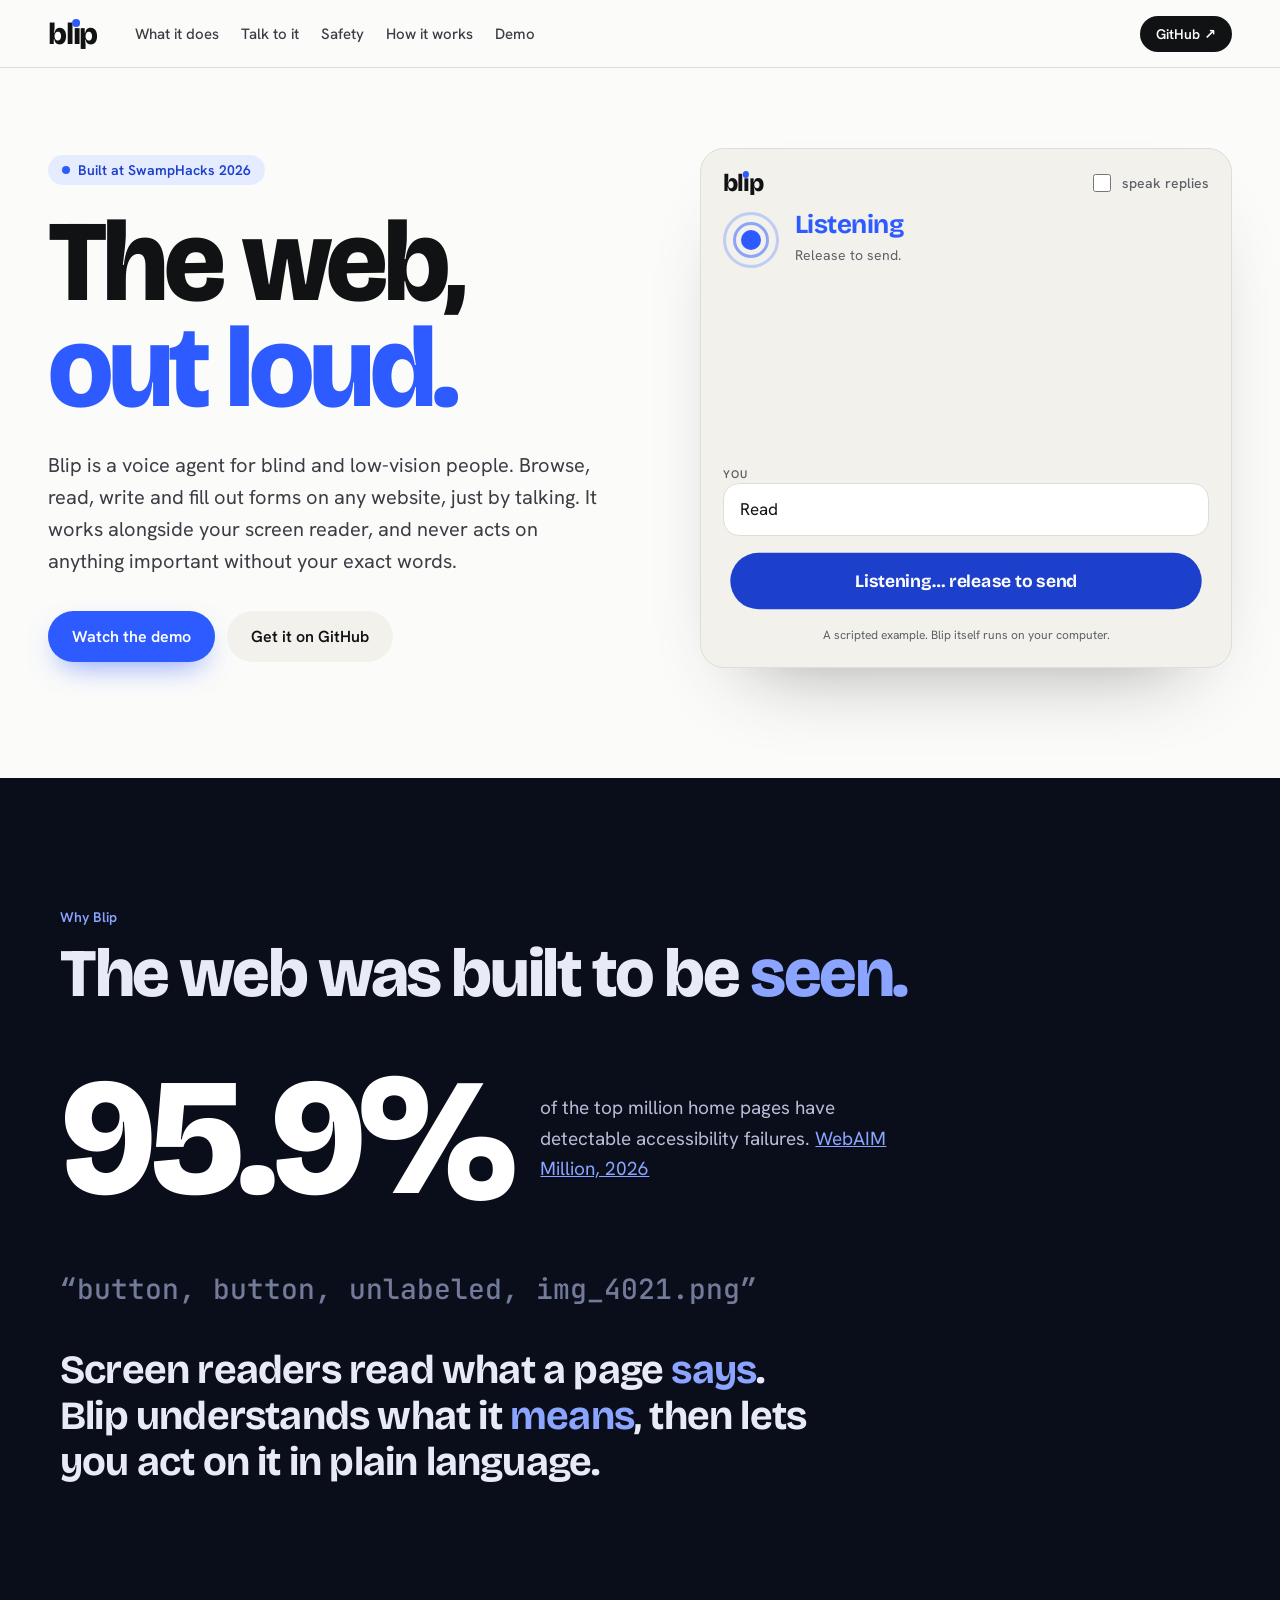
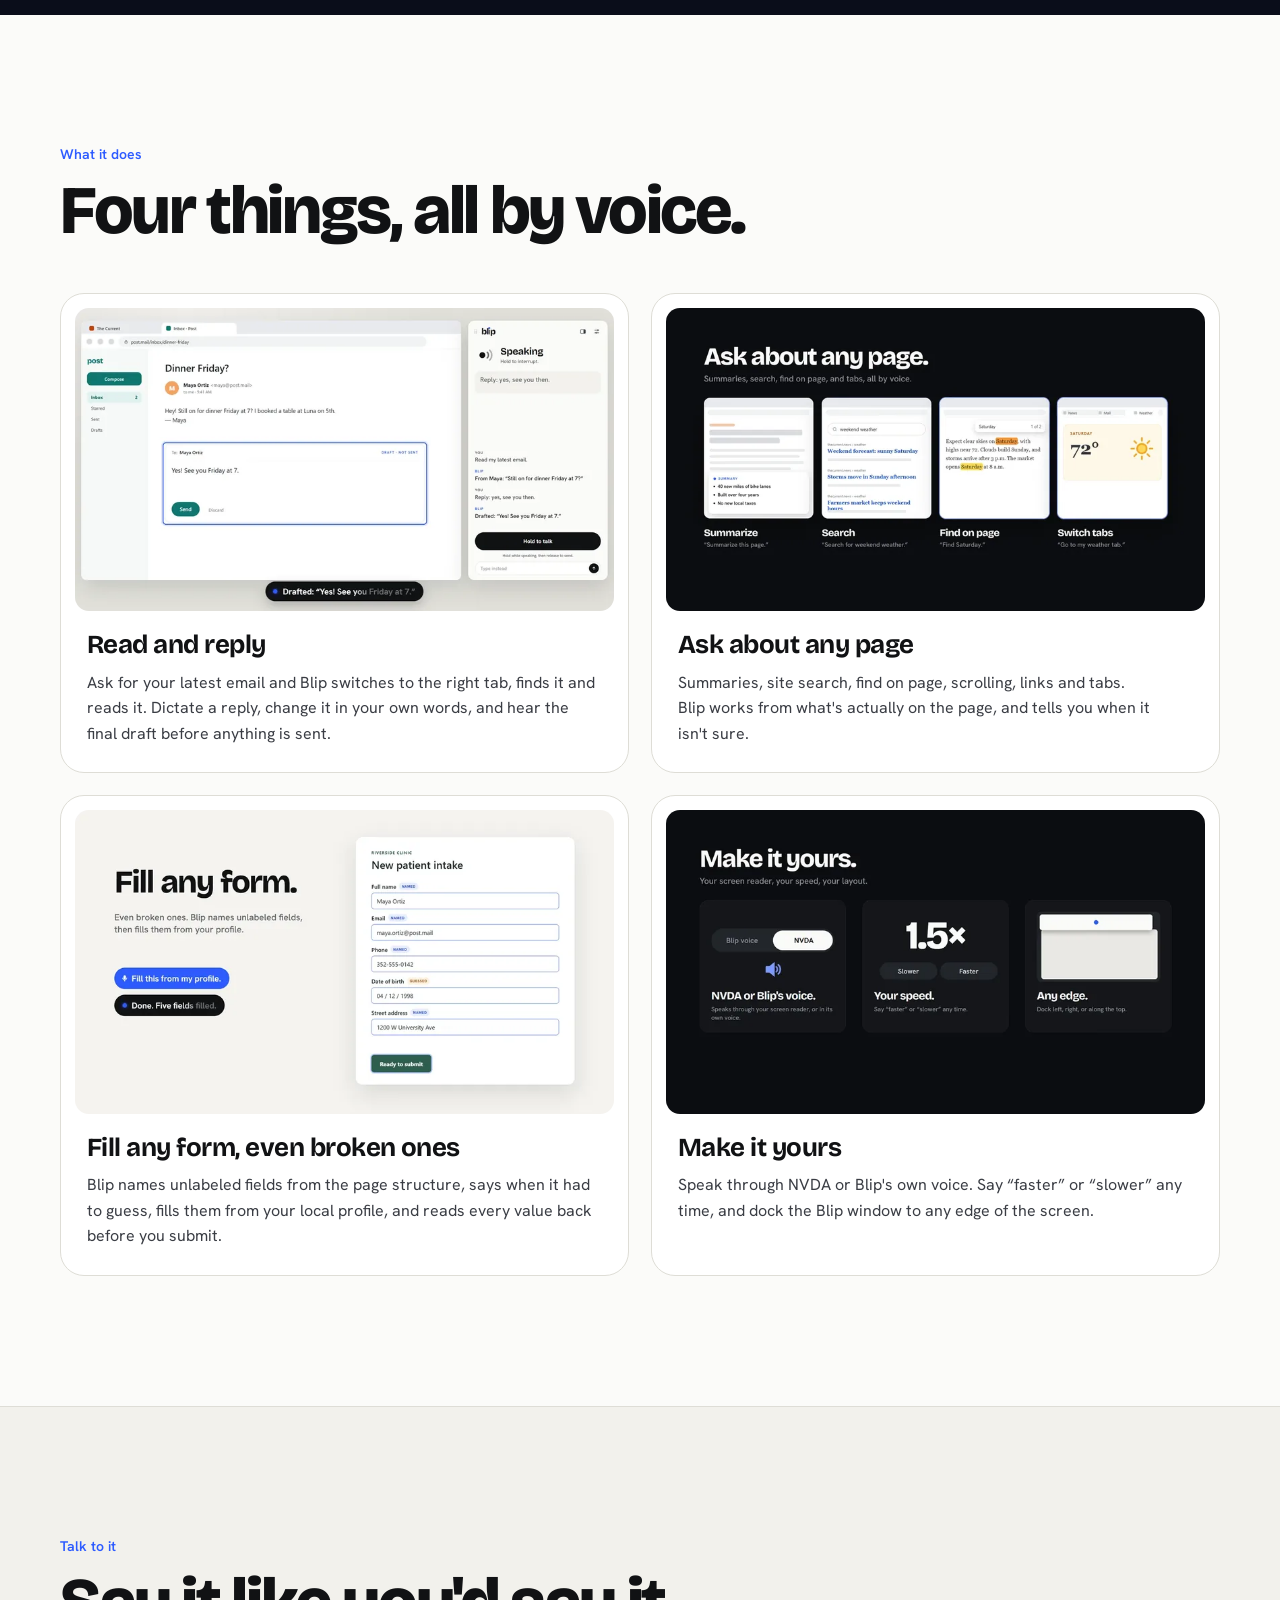
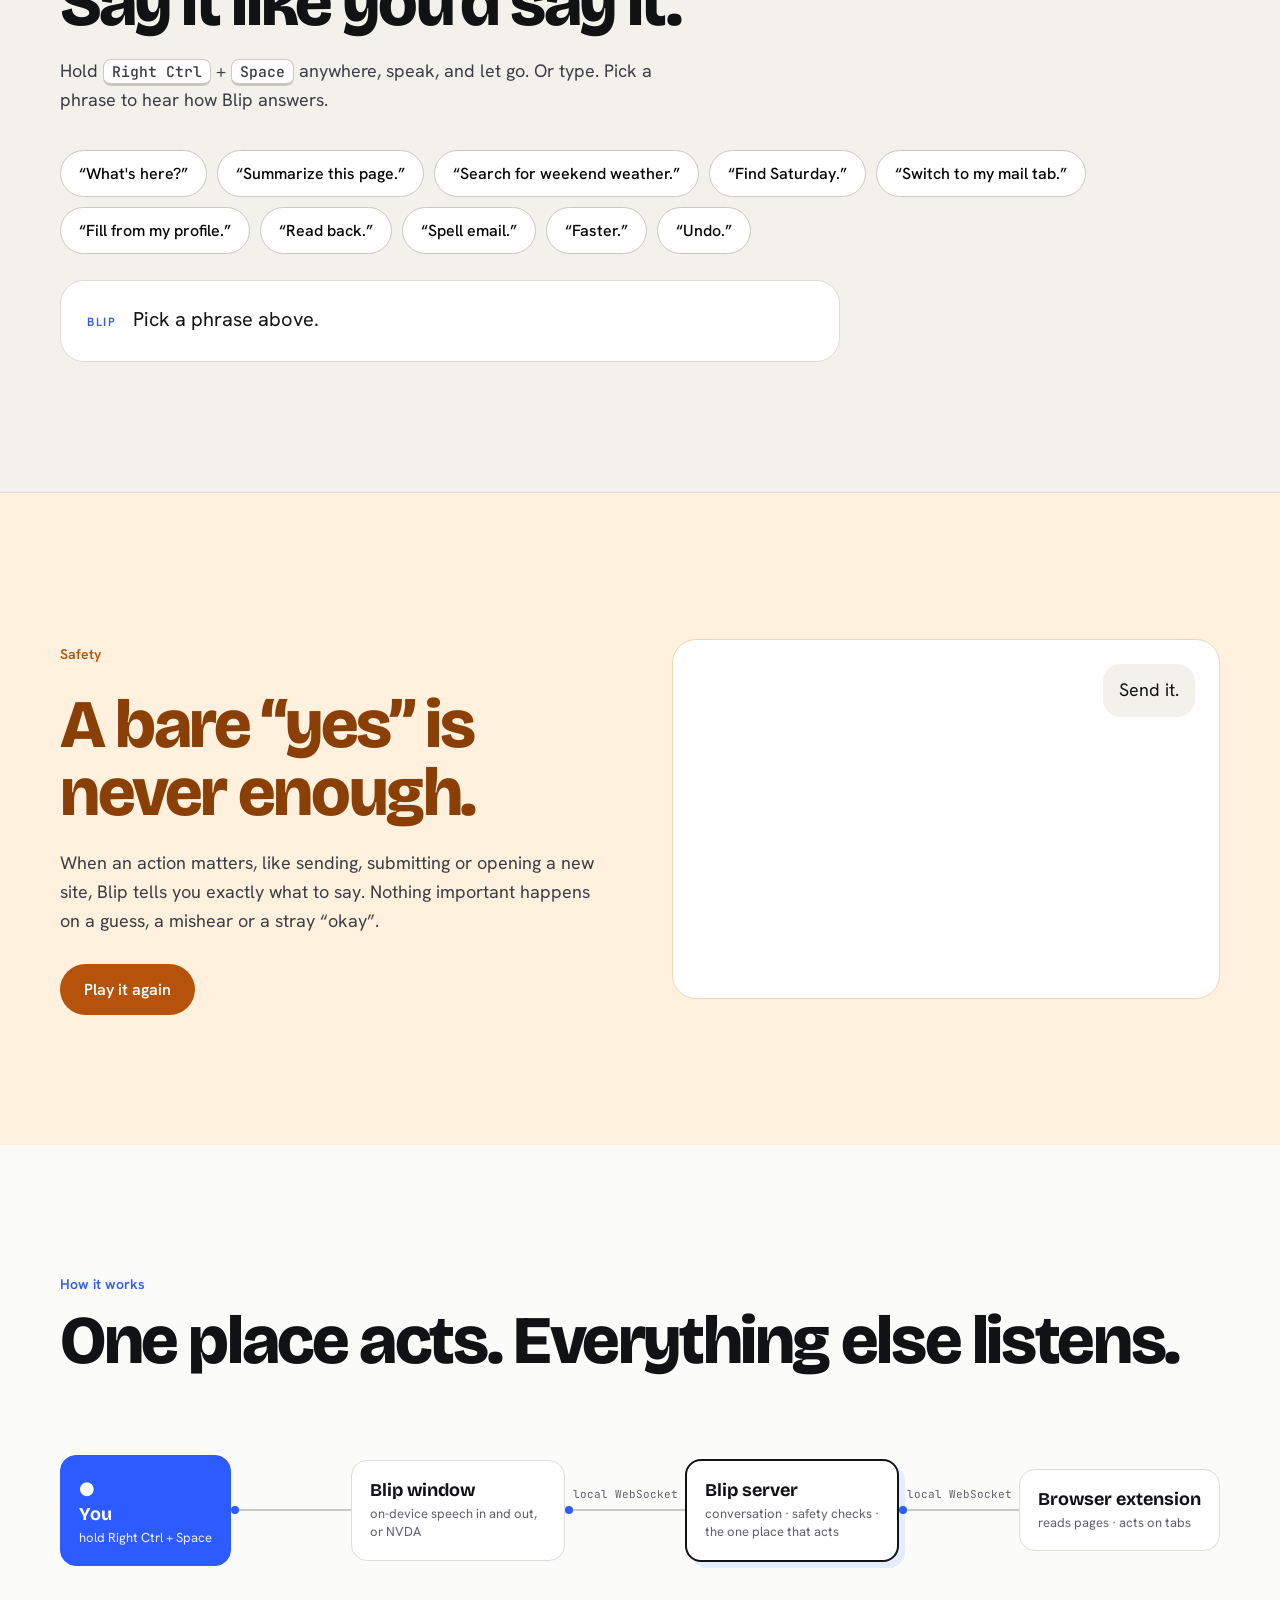
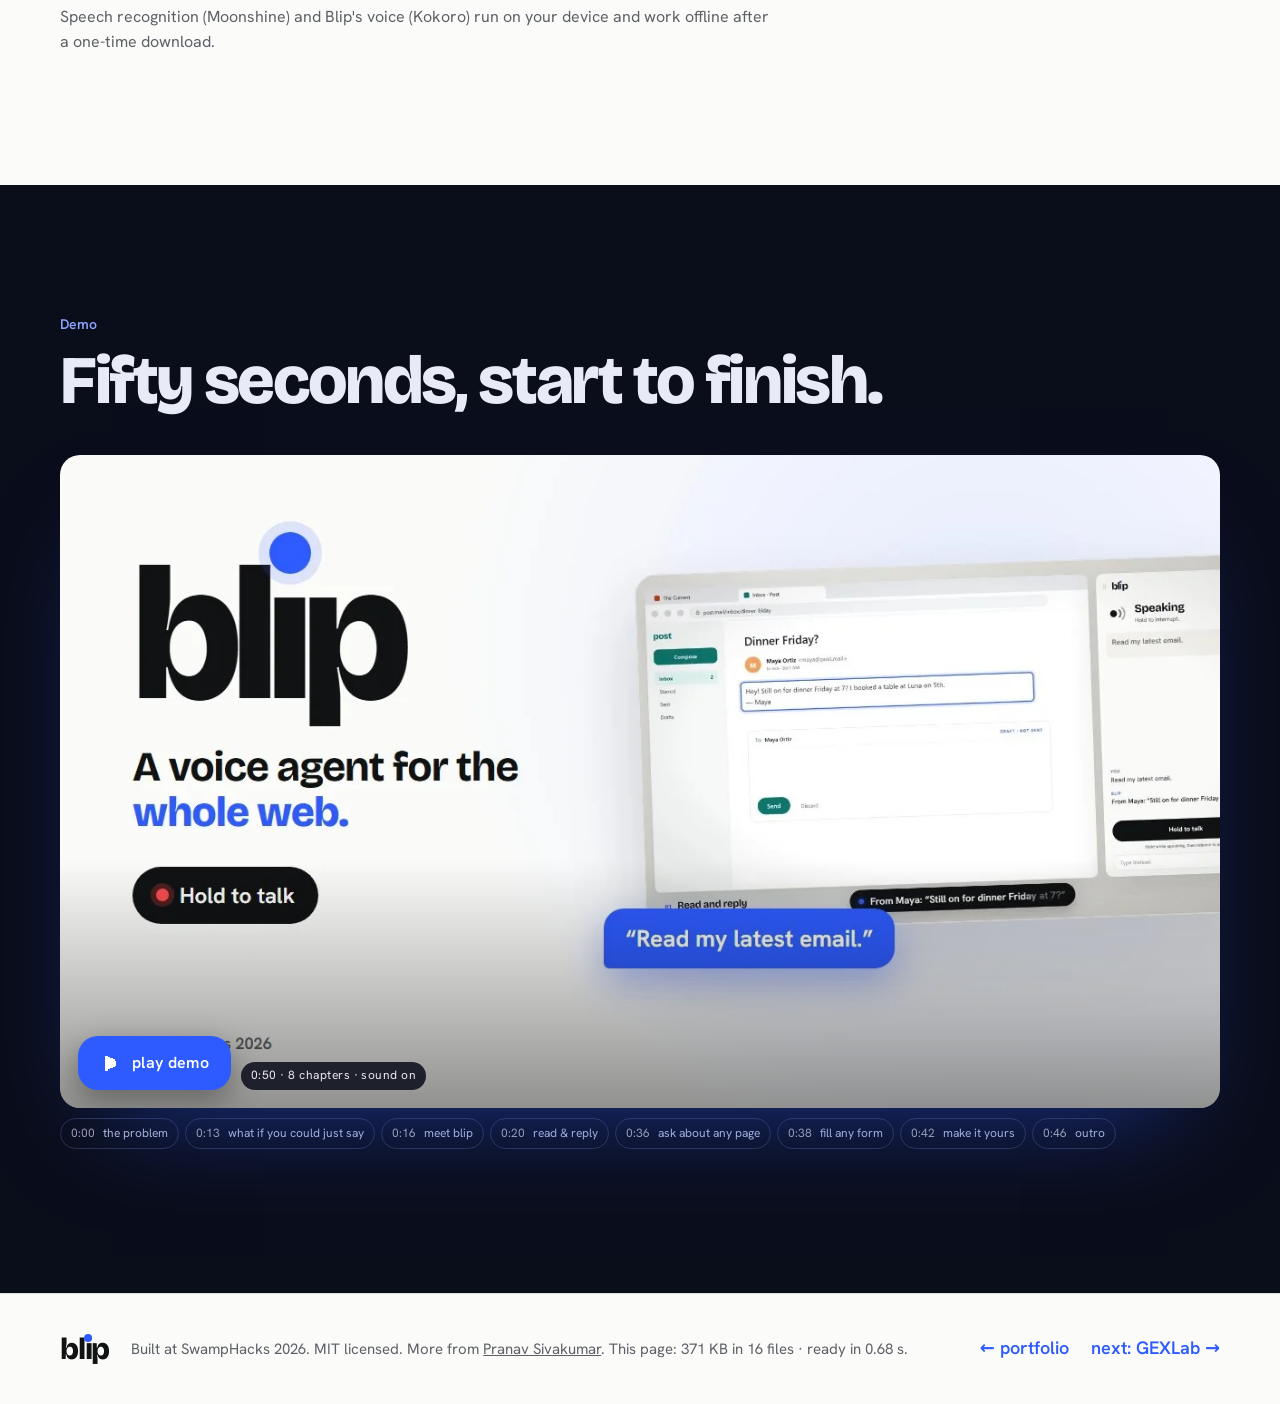
==== blip/index.html @ 9f1b30e4 "Portfolio site: home, ~/life and project pages for Speed, Blip and GEXLab Static HTML/CSS/JS. tools/" ====
<!doctype html>
<html lang="en">
<head>
  <meta charset="utf-8">
  <meta name="viewport" content="width=device-width, initial-scale=1">
  <title>Blip · the web, out loud</title>
  <meta name="description" content="Blip is a voice agent for blind and low-vision people. Browse, read, write and fill out forms on any website, just by talking. It works next to your screen reader and never acts on anything important without your exact words.">
  <meta name="theme-color" content="#fbfbf9">
  <meta property="og:title" content="Blip · the web, out loud">
  <meta property="og:type" content="website">
  <meta property="og:site_name" content="pranav@uf">
  <meta property="og:description" content="Blip is a voice agent for blind and low-vision people.">
  <link rel="canonical" href="https://pranavsivakumar.pages.dev/blip/">
  <meta property="og:url" content="https://pranavsivakumar.pages.dev/blip/">
  <meta property="og:image" content="https://pranavsivakumar.pages.dev/blip/media/og.jpg">
  <meta property="og:image:width" content="1200">
  <meta property="og:image:height" content="630">
  <meta name="twitter:card" content="summary_large_image">
  <meta name="twitter:title" content="Blip · the web, out loud">
  <meta name="twitter:description" content="Blip is a voice agent for blind and low-vision people.">
  <meta name="twitter:image" content="https://pranavsivakumar.pages.dev/blip/media/og.jpg">
  <link rel="icon" href="data:image/svg+xml,%3Csvg xmlns='http://www.w3.org/2000/svg' viewBox='0 0 16 16'%3E%3Ccircle cx='8' cy='8' r='6' fill='%232d5bff'/%3E%3C/svg%3E">
  <link rel="stylesheet" href="player.css">
  <link rel="stylesheet" href="style.css">
  <link rel="stylesheet" href="../css/qol.css">
  <script>/* a page-to-page wipe the browser cancels (say, on a prerendered page) is fine: navigation still happens, so don't log it as an error */
    ['pageswap', 'pagereveal'].forEach((t) => addEventListener(t, (e) => { const v = e.viewTransition; if (v) [v.ready, v.finished, v.updateCallbackDone].forEach((p) => p.catch(() => {})); }));</script>
  <script type="speculationrules">{"prerender":[{"where":{"and":[{"href_matches":"/*"},{"not":{"selector_matches":"[href^=\"#\"], [href$=\".pdf\"], [target=_blank], [download], [href^=\"mailto:\"]"}}]},"eagerness":"moderate"}]}</script>
</head>
<body>
  <a class="skip" href="#main">Skip to content</a>
  <header class="nav">
    <a class="logo" href="#main" aria-label="Blip home">bl<span class="i">ı<i aria-hidden="true"></i></span>p</a>
    <nav aria-label="Sections">
      <a href="#features">What it does</a>
      <a href="#talk">Talk to it</a>
      <a href="#safety">Safety</a>
      <a href="#how">How it works</a>
      <a href="#demo">Demo</a>
    </nav>
    <a class="gh" href="https://github.com/swilled/blip" target="_blank" rel="noopener">GitHub ↗</a>
  </header>

  <main id="main">
    <section class="hero" aria-labelledby="hero-h">
      <div class="hero-copy">
        <p class="pill"><span class="dot" aria-hidden="true"></span> Built at SwampHacks 2026</p>
        <h1 id="hero-h">The web,<br><span class="blue">out loud.</span></h1>
        <p class="sub">Blip is a voice agent for blind and low-vision people. Browse, read, write and fill out forms on any website, just by talking. It works alongside your screen reader, and never acts on anything important without your exact words.</p>
        <div class="cta">
          <a class="btn primary" href="#demo">Watch the demo</a>
          <a class="btn soft" href="https://github.com/swilled/blip" target="_blank" rel="noopener">Get it on GitHub</a>
        </div>
      </div>

      <div class="app" aria-label="Interactive example of a Blip conversation">
        <div class="app-head"><span class="logo small" aria-hidden="true">bl<span class="i">ı<i></i></span>p</span><label class="sound"><input type="checkbox" id="sound"> speak replies</label></div>
        <div class="listen">
          <span class="orb" id="orb" aria-hidden="true"><i></i><i></i><i></i></span>
          <div><b id="state">Ready</b><span id="hint">Hold the button, or hold Space on it.</span></div>
        </div>
        <ol class="log" id="log" aria-live="polite" aria-label="Conversation"></ol>
        <button class="talk" id="talk" type="button" aria-describedby="hint">Hold to talk</button>
        <p class="tiny">A scripted example. Blip itself runs on your computer.</p>
      </div>
    </section>

    <section class="problem" aria-labelledby="problem-h">
      <div class="wrap">
        <p class="eyebrow">Why Blip</p>
        <h2 id="problem-h">The web was built to be <em>seen.</em></h2>
        <div class="stat reveal">
          <b data-count="95.9" data-decimals="1" data-suffix="%">95.9%</b>
          <p>of the top million home pages have detectable accessibility failures. <a href="https://webaim.org/projects/million/" target="_blank" rel="noopener">WebAIM Million, 2026</a></p>
        </div>
        <div class="garble reveal" role="img" aria-label="What a screen reader often hears: button, button, unlabeled, img_4021.png">
          <span aria-hidden="true">“button,</span> <span aria-hidden="true">button,</span> <span aria-hidden="true">unlabeled,</span> <span aria-hidden="true">img_4021.png”</span>
        </div>
        <p class="turn reveal">Screen readers read what a page <em>says</em>. Blip understands what it <em>means</em>, then lets you act on it in plain language.</p>
      </div>
    </section>

    <section class="features" id="features" aria-labelledby="features-h">
      <div class="wrap">
        <p class="eyebrow">What it does</p>
        <h2 id="features-h">Four things, all by voice.</h2>
        <div class="cards">
          <article class="card reveal">
            <img src="media/img/draft.webp" srcset="media/img/draft-800w.webp 800w, media/img/draft.webp 1280w" sizes="(max-width: 760px) calc(100vw - 32px), 640px" width="1280" height="720" alt="An email draft written by voice, waiting for the words 'send this email'" loading="lazy">
            <h3>Read and reply</h3>
            <p>Ask for your latest email and Blip switches to the right tab, finds it and reads it. Dictate a reply, change it in your own words, and hear the final draft before anything is sent.</p>
          </article>
          <article class="card reveal">
            <img src="media/img/montage.webp" srcset="media/img/montage-800w.webp 800w, media/img/montage.webp 1280w" sizes="(max-width: 760px) calc(100vw - 32px), 640px" width="1280" height="720" alt="Four cards: summarize, search, find on page and switch tabs" loading="lazy">
            <h3>Ask about any page</h3>
            <p>Summaries, site search, find on page, scrolling, links and tabs. Blip works from what's actually on the page, and tells you when it isn't sure.</p>
          </article>
          <article class="card reveal">
            <img src="media/img/forms.webp" srcset="media/img/forms-800w.webp 800w, media/img/forms.webp 1280w" sizes="(max-width: 760px) calc(100vw - 32px), 640px" width="1280" height="720" alt="A form with unlabeled fields that Blip names and fills" loading="lazy">
            <h3>Fill any form, even broken ones</h3>
            <p>Blip names unlabeled fields from the page structure, says when it had to guess, fills them from your local profile, and reads every value back before you submit.</p>
          </article>
          <article class="card reveal">
            <img src="media/img/customize.webp" srcset="media/img/customize-800w.webp 800w, media/img/customize.webp 1280w" sizes="(max-width: 760px) calc(100vw - 32px), 640px" width="1280" height="720" alt="Settings: Blip voice or NVDA, speech speed 1.5x, and docking the window to a screen edge" loading="lazy">
            <h3>Make it yours</h3>
            <p>Speak through NVDA or Blip's own voice. Say “faster” or “slower” any time, and dock the Blip window to any edge of the screen.</p>
          </article>
        </div>
      </div>
    </section>

    <section class="talk-sec" id="talk" aria-labelledby="talk-h">
      <div class="wrap">
        <p class="eyebrow">Talk to it</p>
        <h2 id="talk-h">Say it like you'd say it.</h2>
        <p class="lede">Hold <kbd>Right Ctrl</kbd> + <kbd>Space</kbd> anywhere, speak, and let go. Or type. Pick a phrase to hear how Blip answers.</p>
        <div class="phrases" id="phrases" role="list"></div>
        <div class="answer" id="answer" aria-live="polite"><span class="who">blip</span><span id="answer-text">Pick a phrase above.</span></div>
      </div>
    </section>

    <section class="safety" id="safety" aria-labelledby="safety-h">
      <div class="wrap safety-in">
        <div>
          <p class="eyebrow lock">Safety</p>
          <h2 id="safety-h">A bare “yes” is never enough.</h2>
          <p>When an action matters, like sending, submitting or opening a new site, Blip tells you exactly what to say. Nothing important happens on a guess, a mishear or a stray “okay”.</p>
          <button class="btn lock-btn" id="replay-safety" type="button">Play it again</button>
        </div>
        <ol class="chat" id="safety-chat" aria-live="polite" aria-label="Example of an exact-words confirmation"></ol>
      </div>
    </section>

    <section class="how" id="how" aria-labelledby="how-h">
      <div class="wrap">
        <p class="eyebrow">How it works</p>
        <h2 id="how-h">One place acts. Everything else listens.</h2>
        <div class="flow reveal" role="img" aria-label="Diagram: you hold Right Ctrl and Space to talk to the Blip window, which runs on-device speech. It talks to the Blip server over a local WebSocket, which runs the conversation and safety checks and is the one place that acts. The server talks to the browser extension over another local WebSocket; the extension reads pages and acts on tabs.">
          <div class="node you"><span class="ico" aria-hidden="true">●</span><b>You</b><small>hold Right Ctrl + Space</small></div>
          <div class="wire" aria-hidden="true"><i></i></div>
          <div class="node"><b>Blip window</b><small>on-device speech in and out, or NVDA</small></div>
          <div class="wire" aria-hidden="true"><i></i><span>local WebSocket</span></div>
          <div class="node core"><b>Blip server</b><small>conversation · safety checks · the one place that acts</small></div>
          <div class="wire" aria-hidden="true"><i></i><span>local WebSocket</span></div>
          <div class="node"><b>Browser extension</b><small>reads pages · acts on tabs</small></div>
        </div>
        <p class="note">Speech recognition (Moonshine) and Blip's voice (Kokoro) run on your device and work offline after a one-time download.</p>
      </div>
    </section>

    <section class="demo" id="demo" aria-labelledby="demo-h">
      <div class="wrap">
        <p class="eyebrow">Demo</p>
        <h2 id="demo-h">Fifty seconds, start to finish.</h2>
        <figure class="player" id="blip-video" data-title="Blip demo"
                data-chapters='[[0,"the problem"],[13,"what if you could just say"],[16,"meet blip"],[20,"read &amp; reply"],[36,"ask about any page"],[38,"fill any form"],[42,"make it yours"],[46,"outro"]]'
                data-thumbs="media/blip-thumbs.webp" data-thumb-cols="10" data-duration="50">
          <video src="media/blip-demo.mp4" poster="media/blip-poster.webp" preload="none" controls playsinline></video>
        </figure>
        <div class="player-chapters" data-for="blip-video"></div>
      </div>
    </section>
  </main>

  <footer class="foot">
    <div class="wrap foot-in">
      <span class="logo" aria-hidden="true">bl<span class="i">ı<i></i></span>p</span>
      <p>Built at SwampHacks 2026. MIT licensed. More from <a href="../">Pranav Sivakumar</a>. This page: <span data-weight>measuring…</span>.</p>
      <nav class="foot-nav" aria-label="More work"><a class="back" href="../">← portfolio</a><a class="back" href="../gexlab/">next: GEXLab →</a></nav>
    </div>
  </footer>

  <script src="player.js" defer></script>
  <script src="app.js" defer></script>
  <script src="../js/qol.js" defer></script>
</body>
</html>
---- blip/player.css ----
/* Video player. Theme per site with these variables. */
.player {
  --pl-accent: #ffb547;
  --pl-accent-ink: #17131f;
  --pl-fg: #ede6f5;
  --pl-dim: rgba(237, 230, 245, 0.6);
  --pl-bar-bg: linear-gradient(to top, rgba(10, 8, 15, 0.92), rgba(10, 8, 15, 0));
  --pl-panel: rgba(16, 12, 24, 0.88);
  --pl-border: rgba(255, 255, 255, 0.14);
  --pl-radius: 0px;
  --pl-font: inherit;
  --pl-mark: rgba(10, 8, 15, 0.9);

  position: relative;
  margin: 0;
  aspect-ratio: 16 / 9;
  background: #000;
  border-radius: var(--pl-radius);
  overflow: hidden;
  font-family: var(--pl-font);
  color: var(--pl-fg);
  user-select: none;
  -webkit-tap-highlight-color: transparent;
  outline-offset: 3px;
}
.player video { position: absolute; inset: 0; width: 100%; height: 100%; object-fit: contain; background: #000; display: block; }
.pl svg { width: 16px; height: 16px; fill: currentColor; shape-rendering: crispEdges; display: block; }
.pl :where(button) { font: inherit; color: inherit; }

/* poster state */
/* the posters are designed thumbnails, so the play button sits in the corner instead of over the title */
.pl-center {
  position: absolute; inset: 0; z-index: 3;
  display: none; flex-direction: row; flex-wrap: wrap; align-items: flex-end; justify-content: flex-start; gap: 10px;
  padding: clamp(10px, 2.4%, 18px);
  background: linear-gradient(180deg, transparent 62%, rgba(0, 0, 0, 0.42));
  cursor: pointer;
}
.pl-poster .pl-center { display: flex; }
.pl-big {
  display: inline-flex; align-items: center; gap: 12px;
  padding: 14px 22px; border: 0; cursor: pointer;
  background: var(--pl-accent); color: var(--pl-accent-ink);
  font-weight: 700; font-size: 16px; letter-spacing: 0.02em;
  border-radius: var(--pl-radius);
  box-shadow: 0 10px 30px rgba(0, 0, 0, 0.35);
  transition: transform 160ms cubic-bezier(.2, .8, .2, 1), box-shadow 160ms;
}
.pl-big svg { width: 20px; height: 20px; }
.pl-big:hover { transform: translateY(-2px) scale(1.03); box-shadow: 0 16px 40px rgba(0, 0, 0, 0.45); }
.pl-meta { padding: 4px 10px; font-size: 12px; color: var(--pl-fg); background: var(--pl-panel); border-radius: var(--pl-radius); letter-spacing: 0.04em; }
.pl-resume {
  padding: 6px 12px; border: 1px solid var(--pl-border); cursor: pointer;
  background: var(--pl-panel); font-size: 12px; border-radius: var(--pl-radius);
}
.pl-resume:hover { border-color: var(--pl-accent); color: var(--pl-accent); }

/* control bar */
.pl-bar {
  position: absolute; left: 0; right: 0; bottom: 0; z-index: 4;
  padding: 26px 14px 10px;
  background: var(--pl-bar-bg);
  transition: opacity 220ms, transform 220ms;
}
.pl-poster .pl-bar { opacity: 0; pointer-events: none; transform: translateY(8px); visibility: hidden; }
.pl-idle .pl-bar { opacity: 0; transform: translateY(8px); }
/* tabbing into the controls brings them back, even mid-playback */
.pl-idle .pl-bar:focus-within { opacity: 1; transform: none; }
.pl-idle { cursor: none; }
.pl-row { display: flex; align-items: center; justify-content: space-between; gap: 10px; margin-top: 6px; }
.pl-left, .pl-right { display: flex; align-items: center; gap: 4px; min-width: 0; }
.pl-btn {
  display: inline-flex; align-items: center; justify-content: center;
  min-width: 34px; height: 34px; padding: 0 8px;
  border: 0; background: transparent; cursor: pointer;
  border-radius: var(--pl-radius); font-size: 13px; font-weight: 700;
  transition: background 120ms, color 120ms;
}
.pl-btn:hover { background: rgba(255, 255, 255, 0.12); color: var(--pl-accent); }
.pl-time { font-size: 13px; font-variant-numeric: tabular-nums; padding: 0 6px; white-space: nowrap; }
.pl-time span { color: var(--pl-dim); }
.pl-chapter { font-size: 12px; color: var(--pl-dim); padding: 0 8px; white-space: nowrap; overflow: hidden; text-overflow: ellipsis; max-width: 220px; }
.pl-speed { min-width: 46px; font-variant-numeric: tabular-nums; }
.pl-volwrap { display: flex; align-items: center; }
.pl-vol { width: 0; opacity: 0; transition: width 180ms, opacity 180ms; accent-color: var(--pl-accent); cursor: pointer; }
.pl-volwrap:hover .pl-vol, .pl-vol:focus-visible { width: 76px; opacity: 1; margin: 0 6px; }

/* progress */
.pl-prog { position: relative; height: 18px; cursor: pointer; touch-action: none; display: flex; align-items: center; }
.pl-track { position: relative; width: 100%; height: 4px; background: rgba(255, 255, 255, 0.22); transition: height 120ms; }
.pl-prog:hover .pl-track, .pl-scrubbing .pl-track, .pl-prog:focus-visible .pl-track { height: 7px; }
.pl-buf { position: absolute; left: 0; top: 0; bottom: 0; background: rgba(255, 255, 255, 0.28); }
.pl-played { position: absolute; left: 0; top: 0; bottom: 0; background: var(--pl-accent); }
.pl-prog::after {
  content: ''; position: absolute; left: 0; top: 50%; height: 7px; transform: translateY(-50%);
  width: var(--hover, 0%); background: rgba(255, 255, 255, 0.18); opacity: 0; pointer-events: none;
}
.pl-prog.pl-hover::after { opacity: 1; }
.pl-marks { position: absolute; inset: 0; pointer-events: none; }
.pl-marks i { position: absolute; top: 50%; width: 3px; height: 9px; transform: translate(-50%, -50%); background: var(--pl-mark); }
.pl-handle {
  position: absolute; top: 50%; width: 12px; height: 12px; transform: translate(-50%, -50%) scale(0);
  background: var(--pl-accent); border: 2px solid var(--pl-accent-ink); transition: transform 120ms;
}
.pl-prog:hover .pl-handle, .pl-scrubbing .pl-handle, .pl-prog:focus-visible .pl-handle { transform: translate(-50%, -50%) scale(1); }
.pl-tip {
  position: absolute; bottom: 24px; left: 0; z-index: 2;
  padding: 4px; background: var(--pl-panel); border: 1px solid var(--pl-border); border-radius: var(--pl-radius);
  opacity: 0; transform: translateY(4px); pointer-events: none; transition: opacity 120ms, transform 120ms;
}
.pl-hover .pl-tip { opacity: 1; transform: none; }
.pl-tip-img { background-repeat: no-repeat; background-color: #000; }
.pl-tip-noimg .pl-tip-img { display: none; }
.pl-tip-text { display: flex; justify-content: space-between; gap: 10px; padding: 4px 4px 1px; font-size: 11px; white-space: nowrap; }
.pl-tip-text b { color: var(--pl-accent); font-weight: 700; }
.pl-tip-text span { font-variant-numeric: tabular-nums; }

/* overlays */
.pl-osd {
  position: absolute; top: 18px; left: 50%; z-index: 5; transform: translateX(-50%);
  padding: 7px 12px; background: var(--pl-panel); border: 1px solid var(--pl-border); border-radius: var(--pl-radius);
  font-size: 13px; font-weight: 700; opacity: 0; pointer-events: none;
}
.pl-osd.pl-show { animation: pl-osd 900ms ease-out; }
@keyframes pl-osd { 0% { opacity: 0; transform: translate(-50%, -4px); } 15%, 70% { opacity: 1; transform: translate(-50%, 0); } 100% { opacity: 0; } }
.pl-spinner { position: absolute; left: 50%; top: 50%; z-index: 3; display: none; gap: 6px; transform: translate(-50%, -50%); }
.pl-loading .pl-spinner { display: flex; }
.pl-spinner i { width: 8px; height: 8px; background: var(--pl-accent); animation: pl-dot 900ms steps(2) infinite; }
.pl-spinner i:nth-child(2) { animation-delay: 150ms; }
.pl-spinner i:nth-child(3) { animation-delay: 300ms; }
@keyframes pl-dot { 50% { opacity: 0.2; } }
.pl-end {
  position: absolute; inset: 0; z-index: 3; display: none; align-items: center; justify-content: center; gap: 12px;
  background: rgba(0, 0, 0, 0.55); backdrop-filter: blur(3px);
}
.pl-ended .pl-end { display: flex; }
.pl-end-btn {
  display: inline-flex; align-items: center; gap: 10px; padding: 12px 18px; cursor: pointer; text-decoration: none;
  border: 1px solid var(--pl-border); background: var(--pl-panel); color: var(--pl-fg); font-size: 14px; font-weight: 700;
  border-radius: var(--pl-radius);
}
.pl-end-btn:hover { border-color: var(--pl-accent); color: var(--pl-accent); }
.pl-next { background: var(--pl-accent); color: var(--pl-accent-ink); border-color: var(--pl-accent); }
.pl-next:hover { color: var(--pl-accent-ink); filter: brightness(1.08); }
.pl-fs { border-radius: 0; }

/* chapter chips (outside the player) */
.player-chapters {
  display: flex; gap: 6px; margin-top: 10px; padding-bottom: 4px;
  overflow-x: auto; scrollbar-width: none; scroll-snap-type: x proximity;
}
.player-chapters::-webkit-scrollbar { display: none; }
/* fade whichever edge has more chips hiding past it */
.player-chapters.more-r { -webkit-mask-image: linear-gradient(90deg, #000 85%, transparent); mask-image: linear-gradient(90deg, #000 85%, transparent); }
.player-chapters.more-l { -webkit-mask-image: linear-gradient(90deg, transparent, #000 15%); mask-image: linear-gradient(90deg, transparent, #000 15%); }
.player-chapters.more-l.more-r { -webkit-mask-image: linear-gradient(90deg, transparent, #000 15%, #000 85%, transparent); mask-image: linear-gradient(90deg, transparent, #000 15%, #000 85%, transparent); }
.player-chapters .pl-chip { flex: none; scroll-snap-align: start; white-space: nowrap; }
.pl-chip {
  display: inline-flex; align-items: baseline; gap: 8px; padding: 5px 10px; cursor: pointer;
  border: 1px solid var(--chip-border, rgba(255, 255, 255, 0.16)); background: transparent;
  color: var(--chip-fg, inherit); font: inherit; font-size: 12px; border-radius: var(--chip-radius, 0);
  transition: border-color 120ms, color 120ms, background 120ms;
}
.pl-chip-t { opacity: 0.8; font-variant-numeric: tabular-nums; }
.pl-chip:hover { border-color: var(--chip-accent, #ffb547); color: var(--chip-accent, #ffb547); }
.pl-chip-on { background: var(--chip-accent, #ffb547); border-color: var(--chip-accent, #ffb547); color: var(--chip-accent-ink, #17131f); }
.pl-chip-on:hover { color: var(--chip-accent-ink, #17131f); }

@media (max-width: 640px) {
  .pl-chapter, .pl-pip, .pl-volwrap .pl-vol { display: none; }
  .pl-bar { padding: 22px 8px 6px; }
  .pl-btn { min-width: 38px; height: 38px; }
  .pl-big { padding: 12px 18px; font-size: 15px; }
}
@media (prefers-reduced-motion: reduce) {
  .pl-bar, .pl-big, .pl-tip, .pl-track, .pl-handle, .pl-vol { transition: none; }
  .pl-osd.pl-show { animation: none; opacity: 1; }
}
---- blip/style.css ----
/* self-hosted fonts, inlined so they cost no extra request */
@font-face {
  font-family: 'Bricolage Grotesque';
  font-style: normal;
  font-weight: 500;
  font-stretch: 100%;
  font-display: swap;
  src: url(media/fonts/bricolage-grotesque-latin-ext-0.woff2) format('woff2');
  unicode-range: U+0100-02BA, U+02BD-02C5, U+02C7-02CC, U+02CE-02D7, U+02DD-02FF, U+0304, U+0308, U+0329, U+1D00-1DBF, U+1E00-1E9F, U+1EF2-1EFF, U+2020, U+20A0-20AB, U+20AD-20C4, U+2113, U+2C60-2C7F, U+A720-A7FF;
}
@font-face {
  font-family: 'Bricolage Grotesque';
  font-style: normal;
  font-weight: 500;
  font-stretch: 100%;
  font-display: swap;
  src: url(media/fonts/bricolage-grotesque-latin-1.woff2) format('woff2');
  unicode-range: U+0000-00FF, U+0131, U+0152-0153, U+02BB-02BC, U+02C6, U+02DA, U+02DC, U+0304, U+0308, U+0329, U+2000-206F, U+20AC, U+2122, U+2191, U+2193, U+2212, U+2215, U+FEFF, U+FFFD;
}
@font-face {
  font-family: 'Bricolage Grotesque';
  font-style: normal;
  font-weight: 700;
  font-stretch: 100%;
  font-display: swap;
  src: url(media/fonts/bricolage-grotesque-latin-ext-0.woff2) format('woff2');
  unicode-range: U+0100-02BA, U+02BD-02C5, U+02C7-02CC, U+02CE-02D7, U+02DD-02FF, U+0304, U+0308, U+0329, U+1D00-1DBF, U+1E00-1E9F, U+1EF2-1EFF, U+2020, U+20A0-20AB, U+20AD-20C4, U+2113, U+2C60-2C7F, U+A720-A7FF;
}
@font-face {
  font-family: 'Bricolage Grotesque';
  font-style: normal;
  font-weight: 700;
  font-stretch: 100%;
  font-display: swap;
  src: url(media/fonts/bricolage-grotesque-latin-1.woff2) format('woff2');
  unicode-range: U+0000-00FF, U+0131, U+0152-0153, U+02BB-02BC, U+02C6, U+02DA, U+02DC, U+0304, U+0308, U+0329, U+2000-206F, U+20AC, U+2122, U+2191, U+2193, U+2212, U+2215, U+FEFF, U+FFFD;
}
@font-face {
  font-family: 'Bricolage Grotesque';
  font-style: normal;
  font-weight: 800;
  font-stretch: 100%;
  font-display: swap;
  src: url(media/fonts/bricolage-grotesque-latin-ext-0.woff2) format('woff2');
  unicode-range: U+0100-02BA, U+02BD-02C5, U+02C7-02CC, U+02CE-02D7, U+02DD-02FF, U+0304, U+0308, U+0329, U+1D00-1DBF, U+1E00-1E9F, U+1EF2-1EFF, U+2020, U+20A0-20AB, U+20AD-20C4, U+2113, U+2C60-2C7F, U+A720-A7FF;
}
@font-face {
  font-family: 'Bricolage Grotesque';
  font-style: normal;
  font-weight: 800;
  font-stretch: 100%;
  font-display: swap;
  src: url(media/fonts/bricolage-grotesque-latin-1.woff2) format('woff2');
  unicode-range: U+0000-00FF, U+0131, U+0152-0153, U+02BB-02BC, U+02C6, U+02DA, U+02DC, U+0304, U+0308, U+0329, U+2000-206F, U+20AC, U+2122, U+2191, U+2193, U+2212, U+2215, U+FEFF, U+FFFD;
}
@font-face {
  font-family: 'Hanken Grotesk';
  font-style: normal;
  font-weight: 400;
  font-display: swap;
  src: url(media/fonts/hanken-grotesk-latin-ext-2.woff2) format('woff2');
  unicode-range: U+0100-02BA, U+02BD-02C5, U+02C7-02CC, U+02CE-02D7, U+02DD-02FF, U+0304, U+0308, U+0329, U+1D00-1DBF, U+1E00-1E9F, U+1EF2-1EFF, U+2020, U+20A0-20AB, U+20AD-20C4, U+2113, U+2C60-2C7F, U+A720-A7FF;
}
@font-face {
  font-family: 'Hanken Grotesk';
  font-style: normal;
  font-weight: 400;
  font-display: swap;
  src: url(media/fonts/hanken-grotesk-latin-3.woff2) format('woff2');
  unicode-range: U+0000-00FF, U+0131, U+0152-0153, U+02BB-02BC, U+02C6, U+02DA, U+02DC, U+0304, U+0308, U+0329, U+2000-206F, U+20AC, U+2122, U+2191, U+2193, U+2212, U+2215, U+FEFF, U+FFFD;
}
@font-face {
  font-family: 'Hanken Grotesk';
  font-style: normal;
  font-weight: 500;
  font-display: swap;
  src: url(media/fonts/hanken-grotesk-latin-ext-2.woff2) format('woff2');
  unicode-range: U+0100-02BA, U+02BD-02C5, U+02C7-02CC, U+02CE-02D7, U+02DD-02FF, U+0304, U+0308, U+0329, U+1D00-1DBF, U+1E00-1E9F, U+1EF2-1EFF, U+2020, U+20A0-20AB, U+20AD-20C4, U+2113, U+2C60-2C7F, U+A720-A7FF;
}
@font-face {
  font-family: 'Hanken Grotesk';
  font-style: normal;
  font-weight: 500;
  font-display: swap;
  src: url(media/fonts/hanken-grotesk-latin-3.woff2) format('woff2');
  unicode-range: U+0000-00FF, U+0131, U+0152-0153, U+02BB-02BC, U+02C6, U+02DA, U+02DC, U+0304, U+0308, U+0329, U+2000-206F, U+20AC, U+2122, U+2191, U+2193, U+2212, U+2215, U+FEFF, U+FFFD;
}
@font-face {
  font-family: 'Hanken Grotesk';
  font-style: normal;
  font-weight: 600;
  font-display: swap;
  src: url(media/fonts/hanken-grotesk-latin-ext-2.woff2) format('woff2');
  unicode-range: U+0100-02BA, U+02BD-02C5, U+02C7-02CC, U+02CE-02D7, U+02DD-02FF, U+0304, U+0308, U+0329, U+1D00-1DBF, U+1E00-1E9F, U+1EF2-1EFF, U+2020, U+20A0-20AB, U+20AD-20C4, U+2113, U+2C60-2C7F, U+A720-A7FF;
}
@font-face {
  font-family: 'Hanken Grotesk';
  font-style: normal;
  font-weight: 600;
  font-display: swap;
  src: url(media/fonts/hanken-grotesk-latin-3.woff2) format('woff2');
  unicode-range: U+0000-00FF, U+0131, U+0152-0153, U+02BB-02BC, U+02C6, U+02DA, U+02DC, U+0304, U+0308, U+0329, U+2000-206F, U+20AC, U+2122, U+2191, U+2193, U+2212, U+2215, U+FEFF, U+FFFD;
}
@font-face {
  font-family: 'JetBrains Mono';
  font-style: normal;
  font-weight: 400;
  font-display: swap;
  src: url(media/fonts/jetbrains-mono-latin-ext-4.woff2) format('woff2');
  unicode-range: U+0100-02BA, U+02BD-02C5, U+02C7-02CC, U+02CE-02D7, U+02DD-02FF, U+0304, U+0308, U+0329, U+1D00-1DBF, U+1E00-1E9F, U+1EF2-1EFF, U+2020, U+20A0-20AB, U+20AD-20C4, U+2113, U+2C60-2C7F, U+A720-A7FF;
}
@font-face {
  font-family: 'JetBrains Mono';
  font-style: normal;
  font-weight: 400;
  font-display: swap;
  src: url(media/fonts/jetbrains-mono-latin-5.woff2) format('woff2');
  unicode-range: U+0000-00FF, U+0131, U+0152-0153, U+02BB-02BC, U+02C6, U+02DA, U+02DC, U+0304, U+0308, U+0329, U+2000-206F, U+20AC, U+2122, U+2191, U+2193, U+2212, U+2215, U+FEFF, U+FFFD;
}
@font-face {
  font-family: 'JetBrains Mono';
  font-style: normal;
  font-weight: 500;
  font-display: swap;
  src: url(media/fonts/jetbrains-mono-latin-ext-4.woff2) format('woff2');
  unicode-range: U+0100-02BA, U+02BD-02C5, U+02C7-02CC, U+02CE-02D7, U+02DD-02FF, U+0304, U+0308, U+0329, U+1D00-1DBF, U+1E00-1E9F, U+1EF2-1EFF, U+2020, U+20A0-20AB, U+20AD-20C4, U+2113, U+2C60-2C7F, U+A720-A7FF;
}
@font-face {
  font-family: 'JetBrains Mono';
  font-style: normal;
  font-weight: 500;
  font-display: swap;
  src: url(media/fonts/jetbrains-mono-latin-5.woff2) format('woff2');
  unicode-range: U+0000-00FF, U+0131, U+0152-0153, U+02BB-02BC, U+02C6, U+02DA, U+02DC, U+0304, U+0308, U+0329, U+2000-206F, U+20AC, U+2122, U+2191, U+2193, U+2212, U+2215, U+FEFF, U+FFFD;
}

:root {
  --paper: #fbfbf9;
  --sand: #f2f1ec;
  --line: #deddd6;
  --line-strong: #c9c8c1;
  --ink: #111214;
  --ink-2: #3a3d44;
  --muted: #5d6067;
  --faint: #a2a4aa;
  --accent: #2d5bff;
  --accent-ink: #1c3fcc;
  --accent-soft: #e6ecff;
  --lock: #b45309;
  --lock-ink: #8a3f06;
  --lock-soft: #fff1de;
  --night: #0a0d1a;
  --display: 'Bricolage Grotesque', 'Segoe UI Variable', system-ui, sans-serif;
  --body: 'Hanken Grotesk', 'Segoe UI Variable Text', system-ui, sans-serif;
  --mono: 'JetBrains Mono', ui-monospace, monospace;
  --r-lg: 24px;
  --r-md: 16px;
  --ease: cubic-bezier(.2, .8, .2, 1);
  --spring: cubic-bezier(.34, 1.45, .64, 1);
  --g: clamp(18px, 4vw, 48px);
}
* { box-sizing: border-box; }
html { scroll-behavior: smooth; scroll-padding-top: 76px; }
body { margin: 0; background: var(--paper); color: var(--ink); font: 18px/1.6 var(--body); -webkit-font-smoothing: antialiased; }
a { color: inherit; }
img { display: block; max-width: 100%; height: auto; }
:focus-visible { outline: 3px solid var(--accent); outline-offset: 3px; border-radius: 6px; }
::selection { background: var(--accent); color: #fff; }
/* headings break evenly; paragraphs never leave one word alone on the last line */
h1, h2, h3, h4 { text-wrap: balance; }
p, li, dd, figcaption, blockquote { text-wrap: pretty; }
.skip { position: absolute; left: 12px; top: -60px; z-index: 50; padding: 10px 14px; background: var(--ink); color: var(--paper); border-radius: 10px; }
.skip:focus { top: 12px; }
.wrap { width: min(1160px, 100% - var(--g) * 2); margin-inline: auto; }
.eyebrow { margin: 0 0 14px; font: 600 14px var(--body); color: var(--accent); }
h2 { margin: 0; font: 800 clamp(38px, 5.4vw, 68px)/1 var(--display); letter-spacing: -0.035em; }
em { font-style: normal; color: var(--accent); }
kbd { font: 500 0.82em var(--mono); padding: 2px 8px; border: 1px solid var(--line-strong); border-bottom-width: 3px; border-radius: 8px; background: #fff; }

/* logo: "blip" with the blue dot over the i */
.logo { font: 800 30px/1 var(--display); letter-spacing: -0.04em; text-decoration: none; display: inline-flex; align-items: baseline; }
.logo .i { position: relative; }
.logo .i i { position: absolute; left: 50%; top: 0.02em; width: 0.26em; height: 0.26em; border-radius: 50%; background: var(--accent); transform: translateX(-50%); }
.logo.small { font-size: 24px; }

/* nav */
.nav { position: sticky; top: 0; z-index: 30; display: flex; align-items: center; gap: 28px; height: 68px; padding: 0 var(--g); background: color-mix(in srgb, var(--paper) 88%, transparent); backdrop-filter: blur(12px); border-bottom: 1px solid var(--line); }
.nav nav { display: flex; gap: 22px; margin-left: 10px; font: 500 15px var(--body); }
.nav nav a { text-decoration: none; color: var(--ink-2); }
.nav nav a:hover { color: var(--accent); }
.gh { margin-left: auto; padding: 9px 16px; border-radius: 999px; background: var(--ink); color: var(--paper); text-decoration: none; font: 600 14px var(--body); }

/* buttons */
.btn { display: inline-flex; align-items: center; justify-content: center; padding: 15px 24px; border: 0; border-radius: 999px; font: 600 16px var(--body); text-decoration: none; cursor: pointer; transition: transform 280ms var(--spring), box-shadow 280ms var(--ease), background 200ms; }
.btn:hover { transform: translateY(-2px) scale(1.02); }
.btn.primary { background: var(--accent); color: #fff; box-shadow: 0 12px 30px -12px rgba(45, 91, 255, 0.7); }
.btn.primary:hover { background: var(--accent-ink); }
.btn.soft { background: var(--sand); color: var(--ink); }

/* hero */
.hero { width: min(1240px, 100% - var(--g) * 2); margin: 0 auto; padding: 80px 0 110px; display: grid; grid-template-columns: minmax(0, 1.05fr) minmax(0, 0.95fr); gap: clamp(32px, 5vw, 80px); align-items: center; }
.pill { display: inline-flex; align-items: center; gap: 8px; margin: 0 0 24px; padding: 6px 14px; border-radius: 999px; background: var(--accent-soft); color: var(--accent-ink); font: 600 14px var(--body); }
.pill .dot { width: 8px; height: 8px; border-radius: 50%; background: var(--accent); }
.hero h1 { margin: 0; font: 800 clamp(60px, 9vw, 124px)/0.92 var(--display); letter-spacing: -0.035em; }
.hero h1 .blue { color: var(--accent); }
.sub { margin: 28px 0 0; max-width: 560px; color: var(--ink-2); font-size: 20px; }
.cta { display: flex; flex-wrap: wrap; gap: 12px; margin-top: 34px; }

.app { padding: 22px; border: 1px solid var(--line); border-radius: var(--r-lg); background: var(--sand); box-shadow: 0 40px 80px -50px rgba(17, 18, 20, 0.45); display: flex; flex-direction: column; gap: 16px; min-height: 520px; }
.app-head { display: flex; align-items: center; justify-content: space-between; }
.sound { display: inline-flex; align-items: center; gap: 8px; font: 500 14px var(--body); color: var(--muted); cursor: pointer; }
.sound input { width: 18px; height: 18px; accent-color: var(--accent); }
.listen { display: flex; align-items: center; gap: 16px; }
.listen b { display: block; font: 700 26px/1.1 var(--display); color: var(--accent); letter-spacing: -0.02em; }
.listen span { font-size: 14px; color: var(--muted); }
.orb { position: relative; width: 56px; height: 56px; flex: none; }
.orb i { position: absolute; inset: 0; border-radius: 50%; border: 3px solid var(--accent); opacity: 0.25; }
.orb i:nth-child(2) { inset: 10px; opacity: 0.5; }
.orb i:nth-child(3) { inset: 18px; background: var(--accent); opacity: 1; border: 0; }
.app.live .orb i:nth-child(1) { animation: ring 1.1s var(--ease) infinite; }
.app.live .orb i:nth-child(2) { animation: ring 1.1s var(--ease) 0.2s infinite; }
@keyframes ring { 0% { transform: scale(0.8); opacity: 0.6; } 100% { transform: scale(1.25); opacity: 0; } }
.app.thinking .orb i:nth-child(3) { animation: think 0.9s ease-in-out infinite; }
@keyframes think { 50% { transform: scale(0.7); } }
.log { list-style: none; margin: 0; padding: 0; flex: 1; display: flex; flex-direction: column; justify-content: flex-end; gap: 12px; min-height: 240px; }
.log li { animation: rise 360ms var(--spring); }
@keyframes rise { from { opacity: 0; transform: translateY(10px) scale(0.98); } to { opacity: 1; transform: none; } }
.log .who { display: block; font: 700 11px var(--body); letter-spacing: 0.14em; text-transform: uppercase; color: var(--muted); }
.log .blip .who { color: var(--accent); }
.log .msg { display: block; margin-top: 2px; font-size: 17px; }
.log .you .msg { padding: 12px 16px; background: #fff; border: 1px solid var(--line); border-radius: var(--r-md); }
.log .lock .msg { padding: 12px 16px; background: var(--lock-soft); border-radius: var(--r-md); color: var(--lock-ink); }
.talk { padding: 18px; border: 0; border-radius: 999px; background: var(--accent); color: #fff; font: 700 18px var(--display); cursor: pointer; touch-action: none; user-select: none; transition: transform 200ms var(--spring), background 200ms; }
.talk:active, .talk.down { transform: scale(0.97); background: var(--accent-ink); }
.tiny { margin: 0; font-size: 12px; color: var(--muted); text-align: center; }

/* problem */
.problem { padding: 130px 0; background: var(--night); color: #e8ebf7; }
.problem .eyebrow { color: #8aa4ff; }
.problem em { color: #8aa4ff; }
.stat { margin-top: 56px; display: grid; grid-template-columns: auto minmax(0, 1fr); align-items: center; gap: 32px; }
.stat b { font: 800 clamp(80px, 13vw, 180px)/0.9 var(--display); letter-spacing: -0.05em; color: #fff; font-variant-numeric: tabular-nums; }
.stat p { max-width: 380px; margin: 0; font-size: 19px; color: #b6bdd6; }
.stat a { color: #8aa4ff; }
.garble { margin-top: 56px; font: 500 clamp(18px, 2.4vw, 28px) var(--mono); color: #727b99; }
.garble span { display: inline-block; }
.garble.in span { animation: glitch 2.8s steps(1) infinite; }
.garble.in span:nth-child(2) { animation-delay: 0.7s; }
.garble.in span:nth-child(3) { animation-delay: 1.4s; }
.garble.in span:nth-child(4) { animation-delay: 2.1s; }
@keyframes glitch { 0%, 100% { color: #727b99; } 6% { color: #ff6b6b; transform: translateX(2px); } 12% { color: #727b99; transform: none; } }
.turn { margin: 40px 0 0; max-width: 760px; font: 700 clamp(26px, 3.4vw, 40px)/1.15 var(--display); letter-spacing: -0.02em; }

/* features */
.features { padding: 130px 0; }
.cards { margin-top: 48px; display: grid; grid-template-columns: repeat(2, minmax(0, 1fr)); gap: 22px; }
.card { padding: 14px 14px 26px; border: 1px solid var(--line); border-radius: var(--r-lg); background: #fff; transition: transform 360ms var(--spring), box-shadow 360ms var(--ease); }
.card:hover { transform: translateY(-6px); box-shadow: 0 30px 60px -40px rgba(17, 18, 20, 0.5); }
.card img { border-radius: 14px; aspect-ratio: 16 / 9; object-fit: cover; width: 100%; background: var(--sand); }
.card h3 { margin: 20px 12px 0; font: 700 26px/1.1 var(--display); letter-spacing: -0.02em; }
.card p { margin: 10px 12px 0; color: var(--ink-2); font-size: 16px; }

/* talk */
.talk-sec { padding: 130px 0; background: var(--sand); border-block: 1px solid var(--line); }
.lede { max-width: 640px; color: var(--ink-2); margin: 20px 0 0; }
.phrases { margin-top: 36px; display: flex; flex-wrap: wrap; gap: 10px; }
.phrase-li { display: contents; }
.phrase { padding: 12px 18px; border: 1px solid var(--line-strong); border-radius: 999px; background: #fff; font: 500 16px var(--body); cursor: pointer; transition: transform 240ms var(--spring), background 200ms, color 200ms, border-color 200ms; }
.phrase:hover { transform: translateY(-2px); border-color: var(--accent); }
.phrase[aria-pressed="true"] { background: var(--accent); border-color: var(--accent); color: #fff; }
.answer { margin-top: 26px; display: flex; gap: 16px; align-items: baseline; max-width: 780px; padding: 22px 26px; border-radius: var(--r-lg); background: #fff; border: 1px solid var(--line); font-size: 20px; min-height: 82px; }
.answer .who { font: 700 12px var(--body); letter-spacing: 0.14em; text-transform: uppercase; color: var(--accent); }

/* safety */
.safety { padding: 130px 0; background: var(--lock-soft); }
.safety-in { display: grid; grid-template-columns: minmax(0, 1fr) minmax(0, 1fr); gap: clamp(32px, 5vw, 80px); align-items: center; }
.eyebrow.lock { color: var(--lock); }
.safety h2 { color: var(--lock-ink); }
.safety p { color: var(--ink-2); margin: 22px 0 28px; }
.lock-btn { background: var(--lock); color: #fff; }
.lock-btn:hover { background: var(--lock-ink); }
.chat { list-style: none; margin: 0; padding: 24px; border-radius: var(--r-lg); background: #fff; border: 1px solid #f0d7b5; display: flex; flex-direction: column; gap: 14px; min-height: 360px; }
.chat li { max-width: 85%; padding: 12px 16px; border-radius: 18px; animation: rise 360ms var(--spring); }
.chat .you { align-self: flex-end; background: var(--sand); }
.chat .blip { background: var(--accent-soft); color: var(--accent-ink); }
.chat .lock { background: var(--lock-soft); color: var(--lock-ink); font-weight: 600; }
.chat .ok { background: #e3f4ea; color: #1e6b45; font-weight: 600; }

/* how */
.how { padding: 130px 0; }
.flow { margin-top: 56px; padding-top: 24px; display: grid; grid-template-columns: repeat(7, auto); align-items: center; gap: 0; overflow-x: auto; padding-bottom: 8px; }
.node { min-width: 160px; padding: 18px 18px; border: 1px solid var(--line); border-radius: var(--r-md); background: #fff; }
.node b { display: block; font: 700 18px var(--display); }
.node small { display: block; margin-top: 4px; font-size: 13px; color: var(--muted); line-height: 1.4; }
.node.you { background: var(--accent); border-color: var(--accent); color: #fff; }
.node.you small { color: #edf2ff; }
.node.core { border: 2px solid var(--ink); box-shadow: 6px 6px 0 var(--accent-soft); }
.wire { position: relative; width: 120px; height: 2px; background: var(--line-strong); }
.wire span { position: absolute; bottom: 10px; left: 50%; transform: translateX(-50%); white-space: nowrap; font: 11px var(--mono); color: var(--muted); }
.wire i { position: absolute; top: -3px; width: 8px; height: 8px; border-radius: 50%; background: var(--accent); animation: flow 1.6s var(--ease) infinite; }
@keyframes flow { from { left: 0; opacity: 0; } 20% { opacity: 1; } 80% { opacity: 1; } to { left: calc(100% - 8px); opacity: 0; } }
.note { margin: 30px 0 0; max-width: 720px; color: var(--muted); font-size: 16px; }

/* demo */
.demo { padding: 130px 0 140px; background: var(--night); color: #e8ebf7; }
.demo .eyebrow { color: #8aa4ff; }
.demo h2 { margin-bottom: 40px; }
.demo .player { --pl-accent: var(--accent); --pl-accent-ink: #fff; --pl-radius: 20px; --pl-font: var(--body); --pl-panel: rgba(10, 13, 26, 0.86); box-shadow: 0 50px 100px -50px rgba(45, 91, 255, 0.5); }
.demo .player-chapters { --chip-accent: var(--accent); --chip-accent-ink: #fff; --chip-border: #2a3150; --chip-fg: #b6bdd6; --chip-radius: 999px; }

/* footer */
.foot { padding: 40px 0; border-top: 1px solid var(--line); }
.foot-in { display: flex; flex-wrap: wrap; align-items: center; gap: 22px; }
.foot p { margin: 0; color: var(--muted); font-size: 15px; }
.back { margin-left: auto; color: var(--accent); font-weight: 600; text-decoration: none; }
.foot-nav { display: flex; flex-wrap: wrap; gap: 8px 22px; margin-left: auto; }
.foot-nav .back { margin-left: 0; }

/* reveal */
.js .reveal { opacity: 0; transform: translateY(24px); transition: opacity 700ms var(--ease), transform 700ms var(--spring); }
.js .reveal.in { opacity: 1; transform: none; }

@media (max-width: 960px) {
  .hero, .safety-in { grid-template-columns: 1fr; }
  .nav nav { display: none; }
  .flow { grid-template-columns: 1fr; justify-items: start; }
  .wire { width: 2px; height: 46px; margin-left: 28px; }
  .wire span { left: 14px; top: 50%; bottom: auto; transform: translateY(-50%); }
  .wire i { left: -3px !important; animation-name: flow-v; }
  @keyframes flow-v { from { top: 0; opacity: 0; } 20% { opacity: 1; } 80% { opacity: 1; } to { top: calc(100% - 8px); opacity: 0; } }
}
@media (max-width: 640px) {
  .cards { grid-template-columns: 1fr; }
  .stat { grid-template-columns: 1fr; gap: 12px; }
  .app { min-height: 460px; }
  .back, .foot-nav { margin-left: 0; }
}
@media (prefers-reduced-motion: reduce) {
  html { scroll-behavior: auto; }
  *, *::before, *::after { animation-duration: 0.01ms !important; animation-iteration-count: 1 !important; transition-duration: 0.01ms !important; }
  .js .reveal { opacity: 1; transform: none; }
}
---- css/qol.css ----
/* The ⌘K palette and toast for the project pages, which don't load style.css.
   They keep the portfolio's terminal look on purpose: it's the same machine, whichever page you're on. */
@font-face { font-family: 'JetBrains Mono'; font-style: normal; font-weight: 400 700; font-display: swap; src: url(../assets/fonts/jetbrains-mono-latin.woff2) format('woff2'); unicode-range: U+0000-00FF, U+2000-206F, U+2190-21FF, U+2318, U+2500-25FF; }
.palette, .qol-toast {
  --q-win: #17131f; --q-line: #3a3150; --q-text: #ede6f5; --q-soft: #c9c0d9; --q-mute: #8a81a0;
  --q-amber: #ffb547; --q-pink: #ff6fa5; --q-tint: rgba(255, 181, 71, 0.08);
  --q-mono: 'JetBrains Mono', ui-monospace, 'Cascadia Code', Menlo, monospace;
}
.palette { position: fixed; inset: 0; z-index: 1000; display: none; place-items: start center; padding-top: 14vh; background: rgba(8, 6, 12, 0.55); }
.palette.open { display: grid; }
.pal-box { width: min(560px, calc(100% - 32px)); background: var(--q-win); border: 1px solid var(--q-amber); box-shadow: 6px 6px 0 var(--q-pink); font-family: var(--q-mono); text-align: left; }
.pal-in { display: flex; align-items: center; gap: 10px; padding: 12px 14px; border-bottom: 1px solid var(--q-line); }
.pal-in span { color: var(--q-amber); font-weight: 700; }
.pal-in input { flex: 1; min-width: 0; border: 0; outline: 0; background: none; color: var(--q-text); font: 15px var(--q-mono); }
.pal-list { max-height: 52vh; margin: 0; padding: 6px; overflow-y: auto; list-style: none; scrollbar-width: none; }
.pal-list::-webkit-scrollbar { display: none; }
.pal-list li { display: grid; grid-template-columns: minmax(0, 1fr) auto; gap: 12px; padding: 7px 10px; color: var(--q-soft); font-size: 14px; line-height: 1.5; cursor: var(--hand, pointer); }
.pal-list li small { color: var(--q-mute); font-size: 12px; }
.pal-list li[aria-selected="true"] { background: var(--q-tint); color: var(--q-text); box-shadow: inset 2px 0 0 var(--q-amber); }
.pal-list .grp { display: block; padding: 10px 10px 4px; color: var(--q-mute); font-size: 11px; letter-spacing: 0.12em; text-transform: uppercase; cursor: default; }
.pal-foot { margin: 0; padding: 8px 14px; border-top: 1px solid var(--q-line); color: var(--q-mute); font-size: 11px; }
.pal-foot kbd { margin: 0 4px 0 8px; font: 500 11px var(--q-mono); padding: 0 5px; border: 1.5px solid currentColor; opacity: 0.7; }
.qol-toast {
  position: fixed; left: 50%; bottom: 24px; transform: translateX(-50%); z-index: 1000;
  max-width: min(640px, calc(100vw - 32px)); padding: 12px 16px; border: 2px solid var(--q-amber); background: var(--q-win);
  font: 14px/1.5 var(--q-mono); color: var(--q-soft); opacity: 0; pointer-events: none; transition: opacity 120ms;
}
.qol-toast.show { opacity: 1; }
.qol-toast.live { pointer-events: auto; }
.qol-toast b { color: var(--q-amber); }
.qol-toast a { color: var(--q-amber); }
@media print { .palette, .qol-toast { display: none !important; } }

/* moving between pages: the portfolio's pixel wipe, so the project sites feel like rooms in the same machine */
@media (prefers-reduced-motion: no-preference) { @view-transition { navigation: auto; types: page; } }
:root:active-view-transition-type(page)::view-transition-old(root) { animation: none; }
:root:active-view-transition-type(page)::view-transition-new(root) { animation: qol-wipe 420ms steps(10) both; mix-blend-mode: normal; }
@keyframes qol-wipe { from { clip-path: inset(0 0 100% 0); } to { clip-path: inset(0 0 0 0); } }
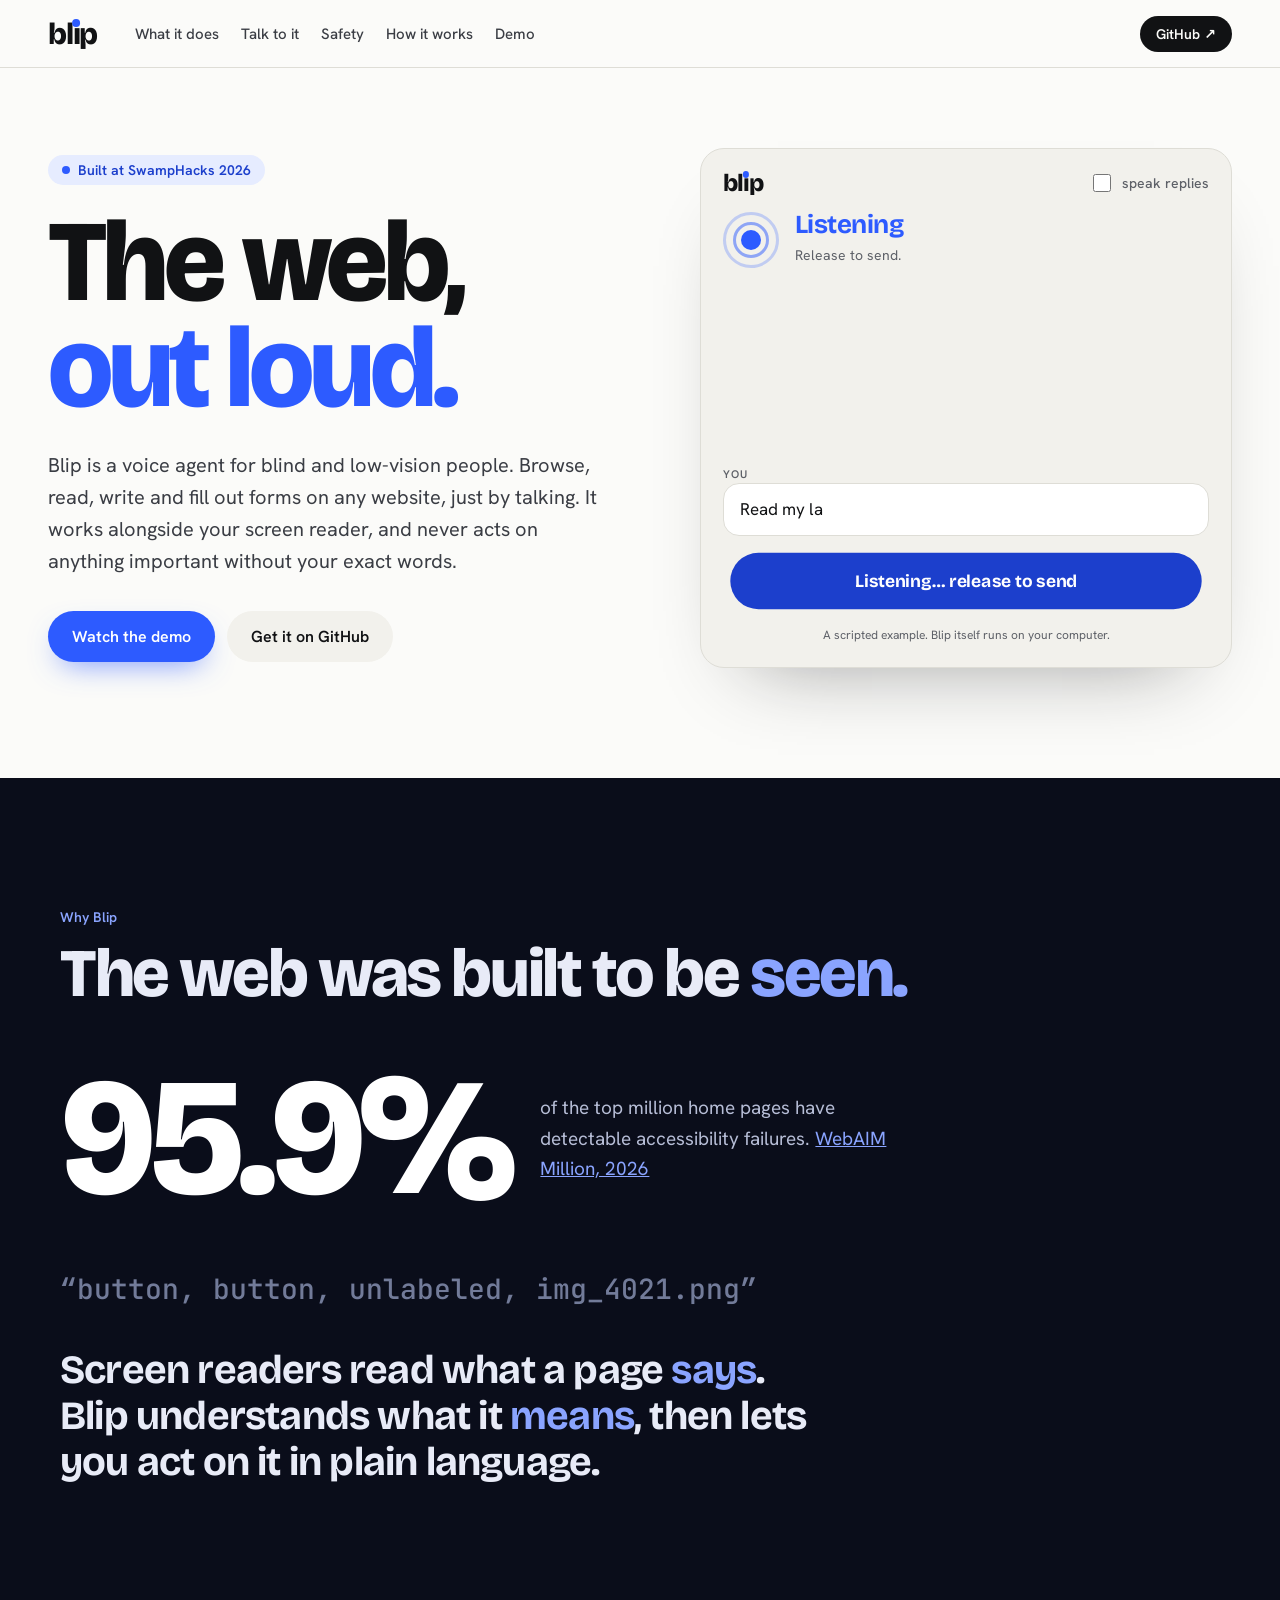
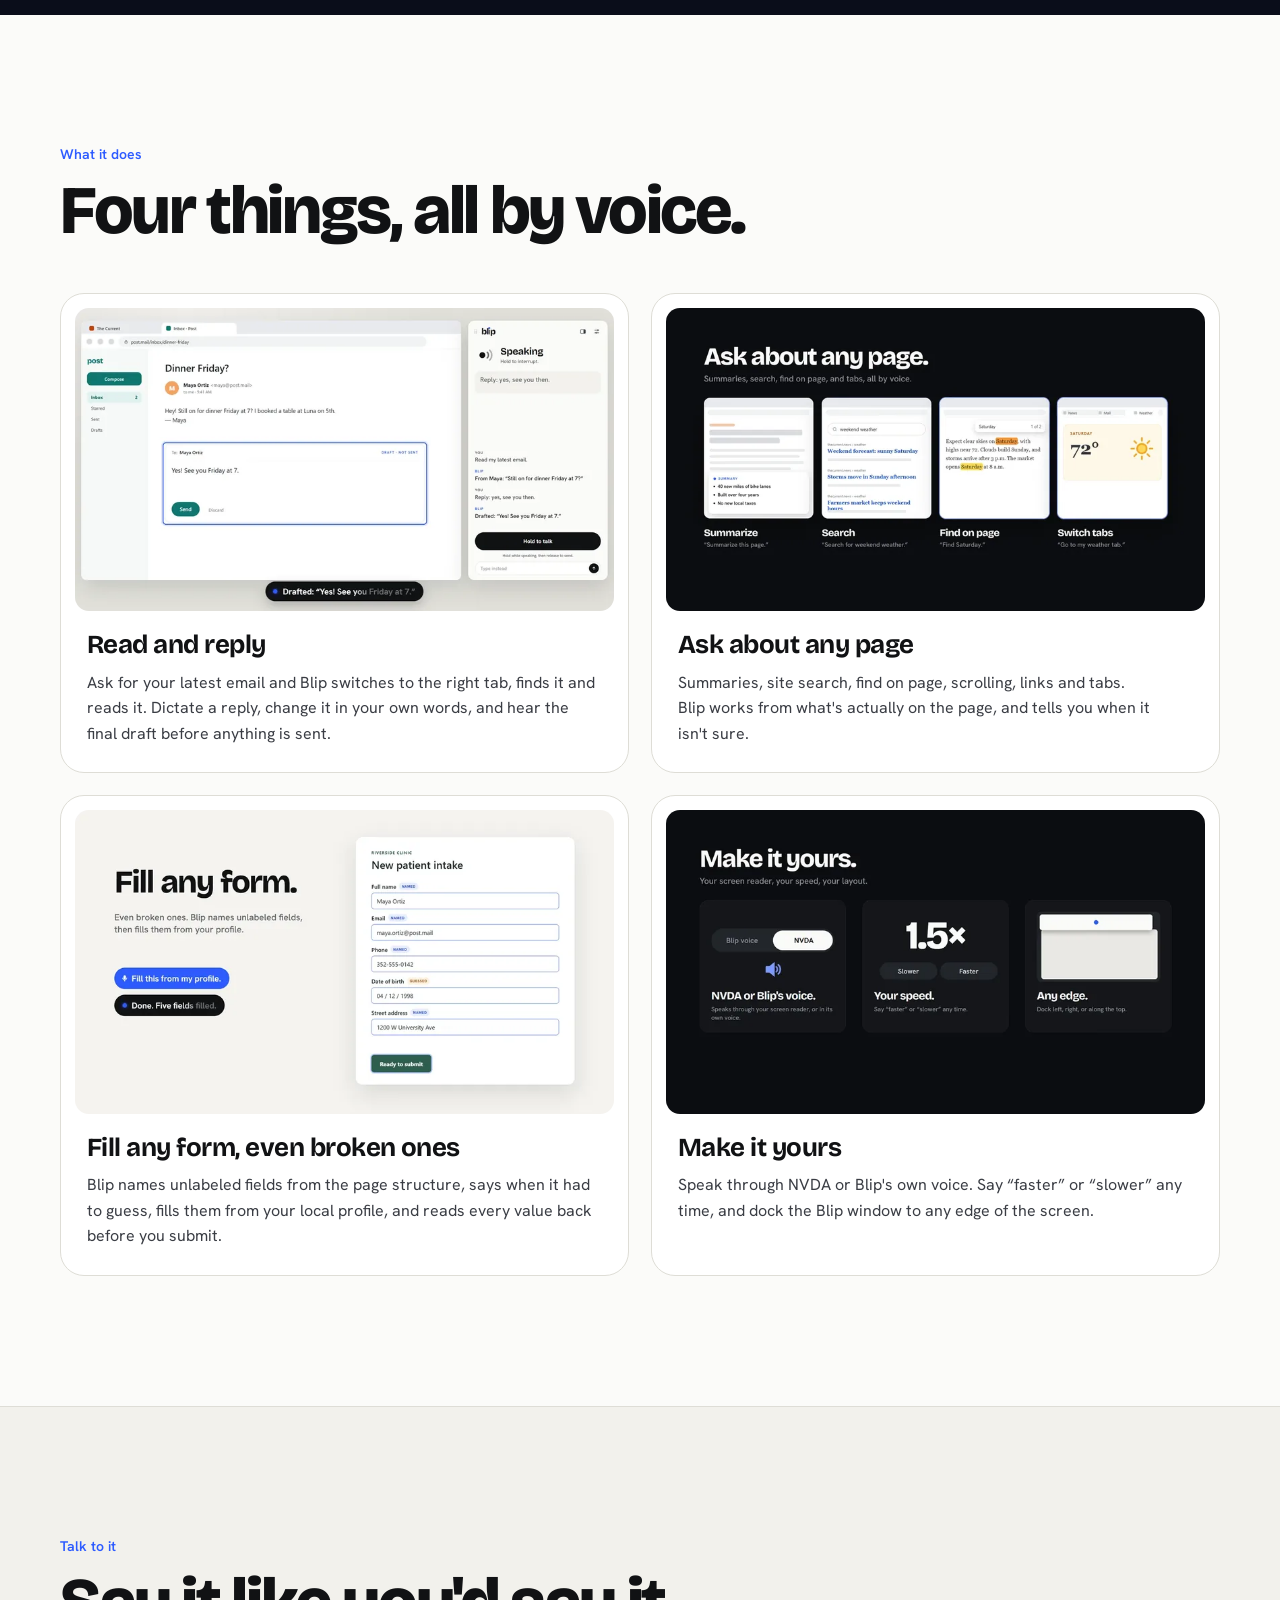
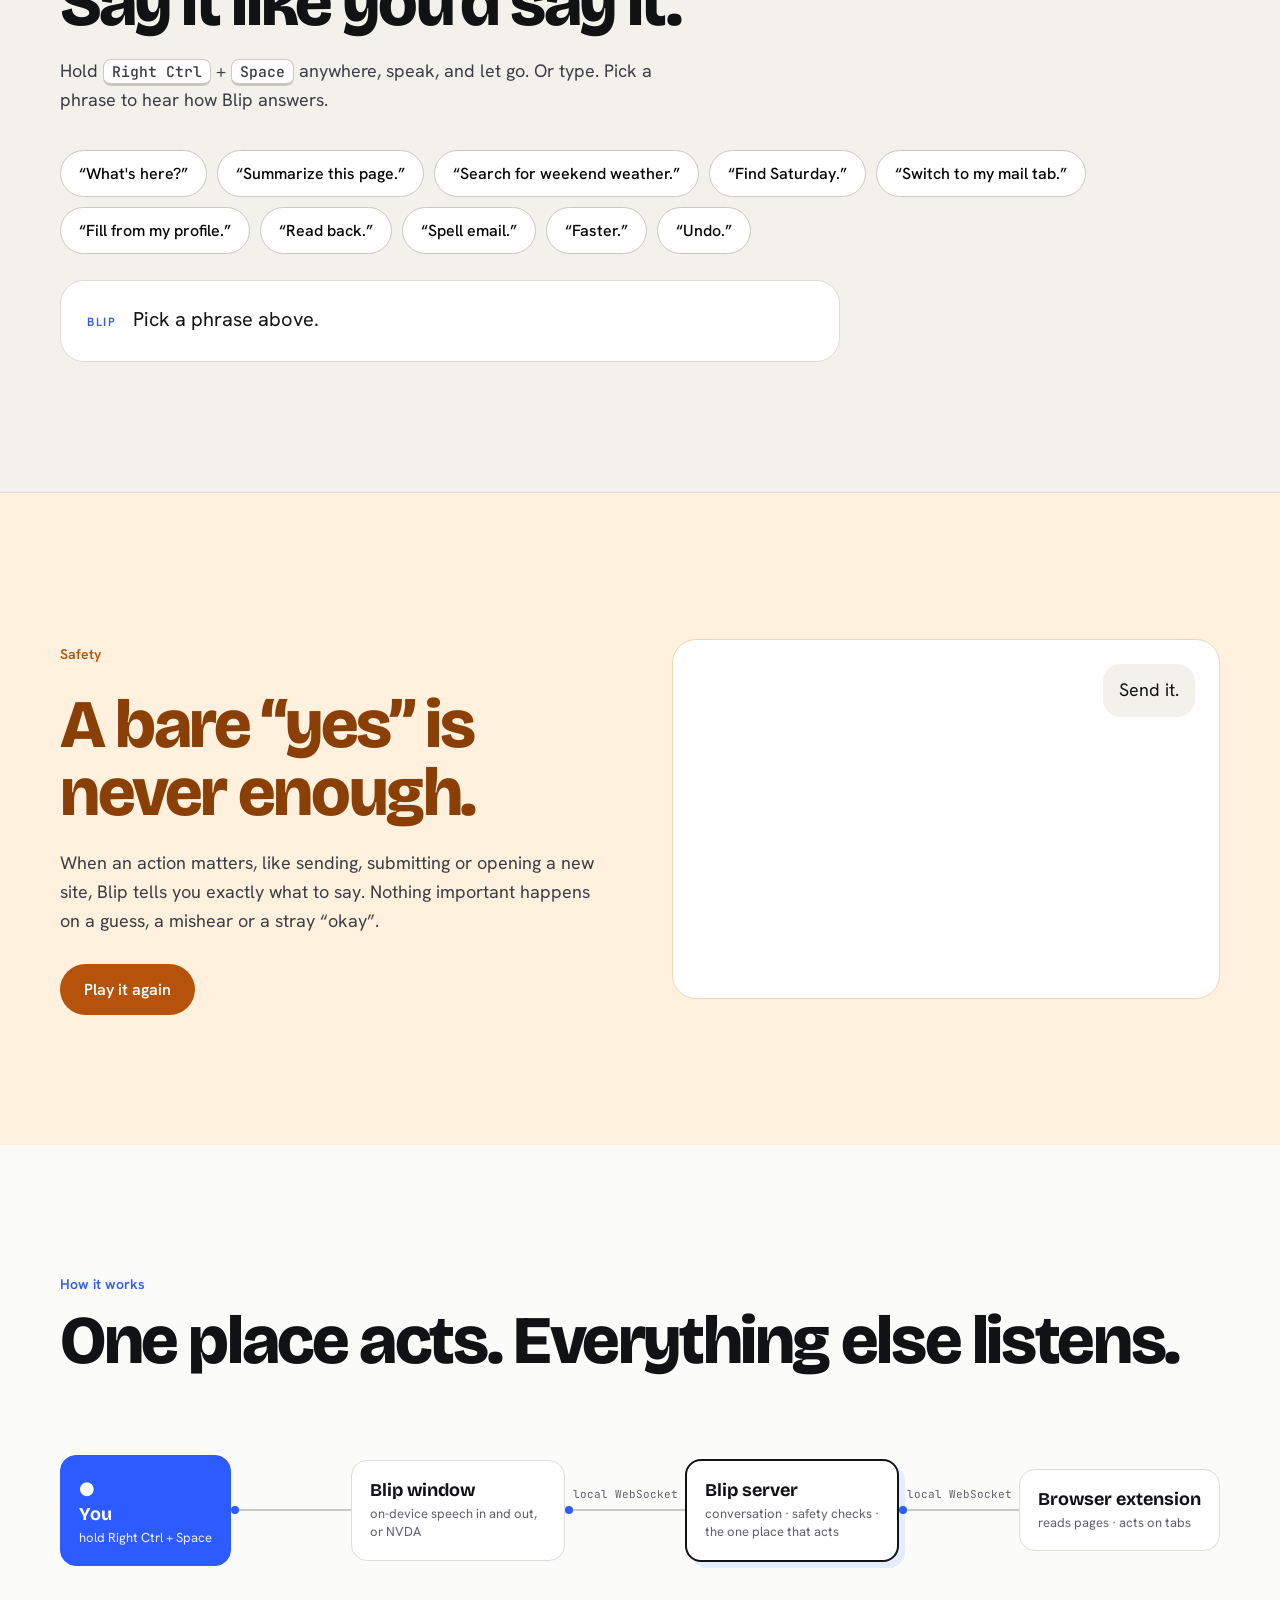
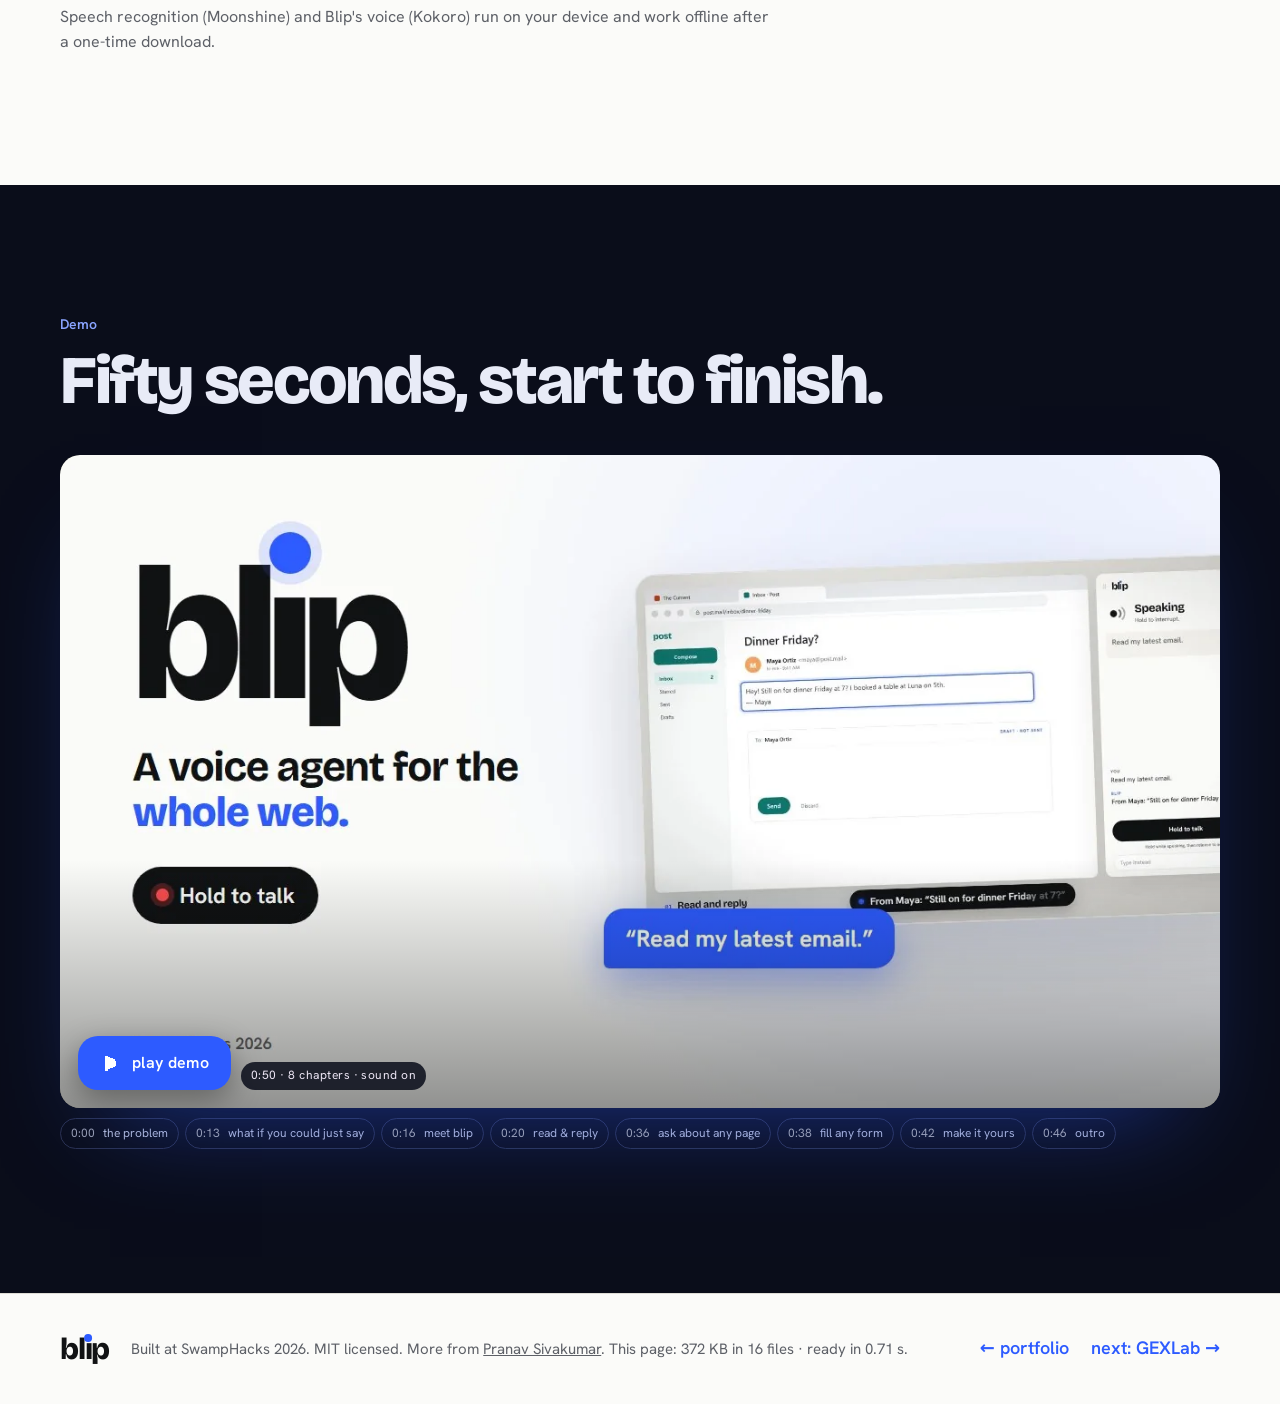
==== commit 3297ae10: "SEO: structured data (Person, WebSite, ProfilePage, SoftwareApplication), shorter descriptions, shar" ====
--- a/blip/index.html
+++ b/blip/index.html
@@ -4,20 +4,21 @@
   <meta charset="utf-8">
   <meta name="viewport" content="width=device-width, initial-scale=1">
   <title>Blip · the web, out loud</title>
-  <meta name="description" content="Blip is a voice agent for blind and low-vision people. Browse, read, write and fill out forms on any website, just by talking. It works next to your screen reader and never acts on anything important without your exact words.">
+  <meta name="description" content="Blip is a voice agent for blind and low-vision people: browse, read, write and fill out forms on any website by talking, next to your screen reader.">
   <meta name="theme-color" content="#fbfbf9">
   <meta property="og:title" content="Blip · the web, out loud">
   <meta property="og:type" content="website">
   <meta property="og:site_name" content="pranav@uf">
-  <meta property="og:description" content="Blip is a voice agent for blind and low-vision people.">
+  <meta property="og:description" content="Blip is a voice agent for blind and low-vision people: browse, read, write and fill out forms on any website by talking, next to your screen reader.">
   <link rel="canonical" href="https://pranavsivakumar.pages.dev/blip/">
   <meta property="og:url" content="https://pranavsivakumar.pages.dev/blip/">
   <meta property="og:image" content="https://pranavsivakumar.pages.dev/blip/media/og.jpg">
+  <meta property="og:image:alt" content="Blip: the web, out loud">
   <meta property="og:image:width" content="1200">
   <meta property="og:image:height" content="630">
   <meta name="twitter:card" content="summary_large_image">
   <meta name="twitter:title" content="Blip · the web, out loud">
-  <meta name="twitter:description" content="Blip is a voice agent for blind and low-vision people.">
+  <meta name="twitter:description" content="Blip is a voice agent for blind and low-vision people: browse, read, write and fill out forms on any website by talking, next to your screen reader.">
   <meta name="twitter:image" content="https://pranavsivakumar.pages.dev/blip/media/og.jpg">
   <link rel="icon" href="data:image/svg+xml,%3Csvg xmlns='http://www.w3.org/2000/svg' viewBox='0 0 16 16'%3E%3Ccircle cx='8' cy='8' r='6' fill='%232d5bff'/%3E%3C/svg%3E">
   <link rel="stylesheet" href="player.css">
@@ -25,6 +26,7 @@
   <link rel="stylesheet" href="../css/qol.css">
   <script>/* a page-to-page wipe the browser cancels (say, on a prerendered page) is fine: navigation still happens, so don't log it as an error */
     ['pageswap', 'pagereveal'].forEach((t) => addEventListener(t, (e) => { const v = e.viewTransition; if (v) [v.ready, v.finished, v.updateCallbackDone].forEach((p) => p.catch(() => {})); }));</script>
+  <script type="application/ld+json">{"@context":"https://schema.org","@type":"SoftwareApplication","name":"Blip","url":"https://pranavsivakumar.pages.dev/blip/","applicationCategory":"AccessibilityApplication","operatingSystem":"Windows, Chrome","description":"A voice agent for blind and low-vision people: browse, read, write and fill out forms on any website by talking.","author":{"@type":"Person","name":"Pranav Sivakumar","url":"https://pranavsivakumar.pages.dev/"},"license":"https://opensource.org/licenses/MIT","sameAs":"https://github.com/swilled/blip"}</script>
   <script type="speculationrules">{"prerender":[{"where":{"and":[{"href_matches":"/*"},{"not":{"selector_matches":"[href^=\"#\"], [href$=\".pdf\"], [target=_blank], [download], [href^=\"mailto:\"]"}}]},"eagerness":"moderate"}]}</script>
 </head>
 <body>
